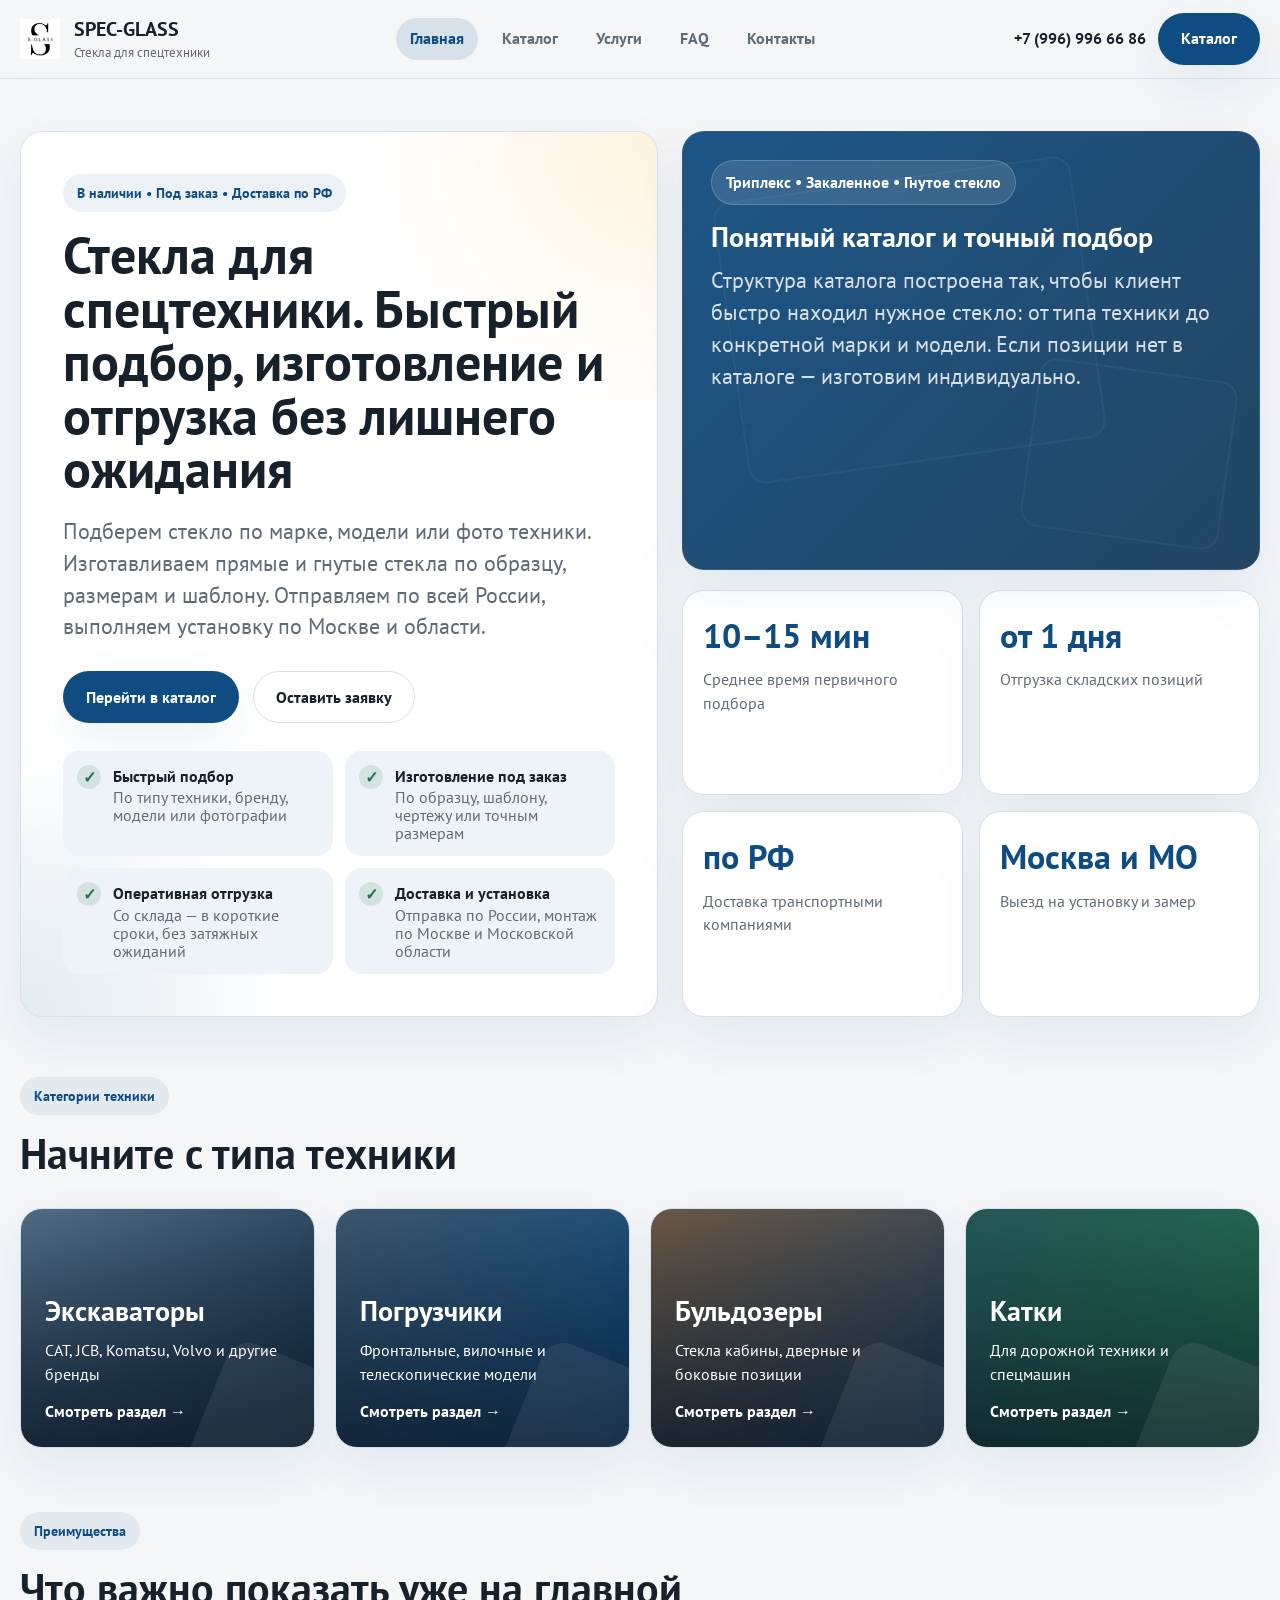
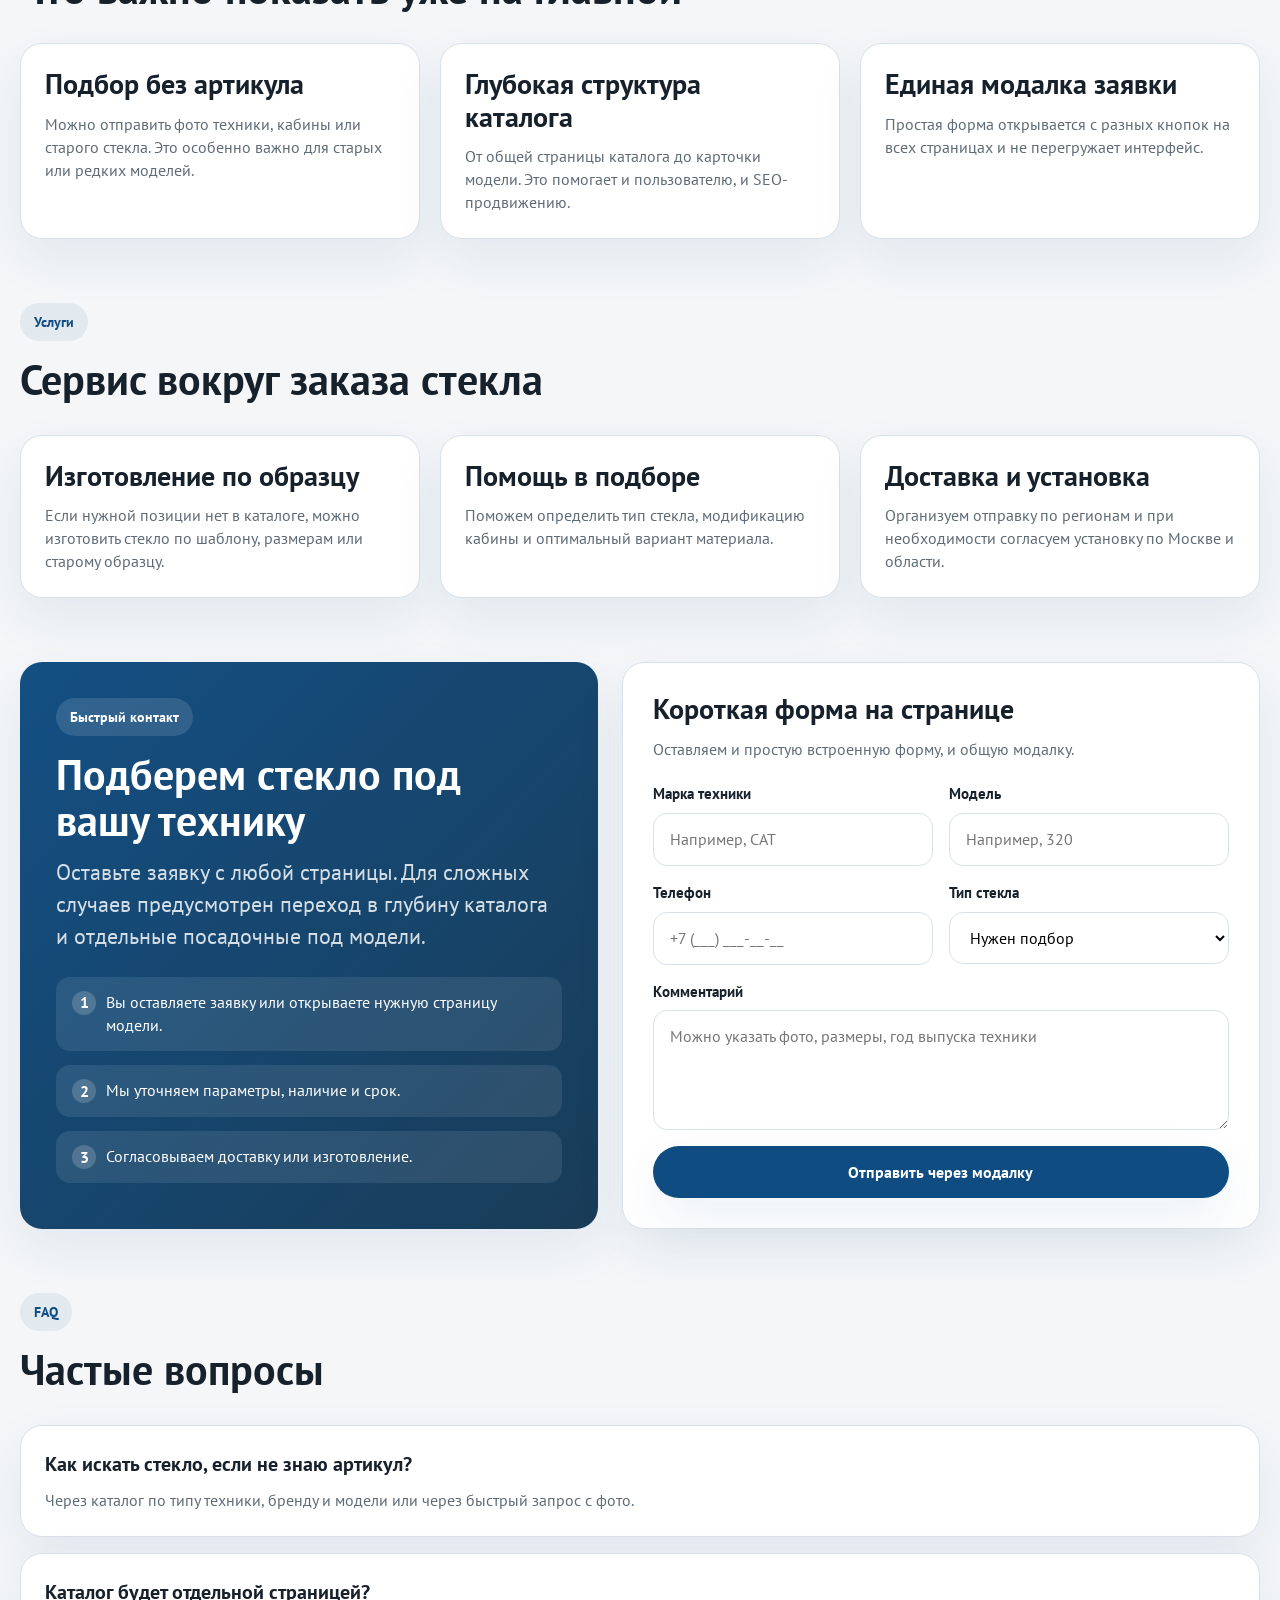
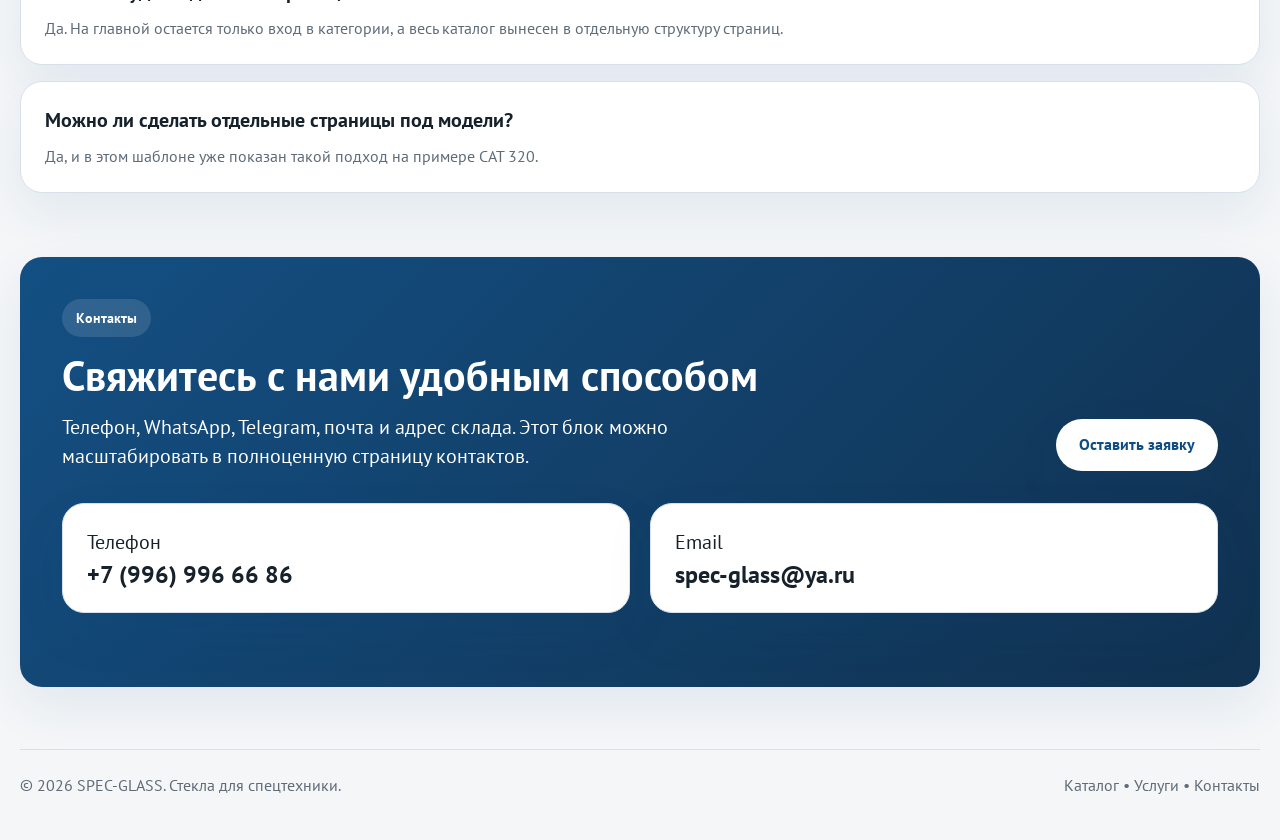
==== index.html @ 56674028 "Initial commit" ====
<!doctype html>
<html lang="ru">
<head>
  <meta charset="UTF-8">
  <meta name="viewport" content="width=device-width, initial-scale=1.0">
  <title>SPEC-GLASS — стекла для спецтехники</title>
  <meta name="description" content="Стекла для спецтехники в наличии и под заказ. Подбор по марке и модели, изготовление по образцу, доставка по России.">
  <link rel="stylesheet" href="assets/css/style.css">
</head>
<body>
  <header class="site-header">
    <div class="container header-inner">
      <a href="index.html" class="logo">
        <img src="assets/img/logo.jpg" alt="logo">
        <span>SPEC-GLASS<span class="logo-meta">Стекла для спецтехники</span></span>
      </a>
      <nav class="site-nav">
        <a href="index.html" class="is-active">Главная</a>
        <a href="catalog/index.html">Каталог</a>
        <a href="#services">Услуги</a>
        <a href="#faq">FAQ</a>
        <a href="#contacts">Контакты</a>
      </nav>
      <div class="header-actions">
        <a class="contact-link" href="tel:+89990999686">+7 (996) 996 66 86</a>
        <a class="btn btn-primary" href="index.html">Каталог</a>
      </div>
    </div>
  </header>

  <main>
    <section class="hero">
      <div class="container hero-grid">
        <div class="hero-panel">
          <div class="eyebrow">В наличии • Под заказ • Доставка по РФ</div>
          <h1>Стекла для спецтехники. Быстрый подбор, изготовление и отгрузка без лишнего ожидания</h1>
          <p class="lead">Подберем стекло по марке, модели или фото техники. Изготавливаем прямые и гнутые стекла по образцу, размерам и шаблону. Отправляем по всей России, выполняем установку по Москве и области.</p>
          <div class="btn-row" style="margin-top: 28px;">
            <a class="btn btn-primary" href="catalog/index.html">Перейти в каталог</a>
            <a class="btn btn-secondary" href="#" data-open-modal data-source="hero" data-title="Быстрый подбор с главной">Оставить заявку</a>
          </div>
          <div class="hero-points">
            <div class="point"><div class="point-mark">✓</div><div><strong>Быстрый подбор</strong><p class="text-muted">По типу техники, бренду, модели или фотографии</p></div></div>
            <div class="point"><div class="point-mark">✓</div><div><strong>Изготовление под заказ</strong><p class="text-muted">По образцу, шаблону, чертежу или точным размерам</p></div></div>
            <div class="point"><div class="point-mark">✓</div><div><strong>Оперативная отгрузка</strong><p class="text-muted">Со склада — в короткие сроки, без затяжных ожиданий</p></div></div>
            <div class="point"><div class="point-mark">✓</div><div><strong>Доставка и установка</strong><p class="text-muted">Отправка по России, монтаж по Москве и Московской области</p></div></div>
          </div>
        </div>

        <div class="hero-side">
          <div class="glass-visual">
            <div class="hero-tag">Триплекс • Закаленное • Гнутое стекло</div>
            <h3>Понятный каталог и точный подбор</h3>
            <p class="lead" style="color: rgba(255,255,255,.82);">Структура каталога построена так, чтобы клиент быстро находил нужное стекло: от типа техники до конкретной марки и модели. Если позиции нет в каталоге — изготовим индивидуально.</p>
          </div>

          <div class="metric-grid">
            <div class="metric-card"><div class="metric-value">10–15 мин</div><p class="text-muted">Среднее время первичного подбора</p></div>
            <div class="metric-card"><div class="metric-value">от 1 дня</div><p class="text-muted">Отгрузка складских позиций</p></div>
            <div class="metric-card"><div class="metric-value">по РФ</div><p class="text-muted">Доставка транспортными компаниями</p></div>
            <div class="metric-card"><div class="metric-value">Москва и МО</div><p class="text-muted">Выезд на установку и замер</p></div>
          </div>
        </div>
      </div>
    </section>

    <section class="section" id="types">
      <div class="container">
        <div class="section-head">
          <div class="eyebrow">Категории техники</div>
          <h2>Начните с типа техники</h2>
        </div>
        <div class="grid-4">
          <a class="category-card" href="catalog/excavators/index.html"><div><h3>Экскаваторы</h3><p>CAT, JCB, Komatsu, Volvo и другие бренды</p><span class="btn-inline">Смотреть раздел →</span></div></a>
          <a class="category-card" href="catalog/index.html"><div><h3>Погрузчики</h3><p>Фронтальные, вилочные и телескопические модели</p><span class="btn-inline">Смотреть раздел →</span></div></a>
          <a class="category-card" href="catalog/index.html"><div><h3>Бульдозеры</h3><p>Стекла кабины, дверные и боковые позиции</p><span class="btn-inline">Смотреть раздел →</span></div></a>
          <a class="category-card" href="catalog/index.html"><div><h3>Катки</h3><p>Для дорожной техники и спецмашин</p><span class="btn-inline">Смотреть раздел →</span></div></a>
        </div>
      </div>
    </section>

    <section class="section">
      <div class="container">
        <div class="section-head">
          <div class="eyebrow">Преимущества</div>
          <h2>Что важно показать уже на главной</h2>
        </div>
        <div class="feature-grid">
          <div class="feature-card"><h3>Подбор без артикула</h3><p class="text-muted">Можно отправить фото техники, кабины или старого стекла. Это особенно важно для старых или редких моделей.</p></div>
          <div class="feature-card"><h3>Глубокая структура каталога</h3><p class="text-muted">От общей страницы каталога до карточки модели. Это помогает и пользователю, и SEO-продвижению.</p></div>
          <div class="feature-card"><h3>Единая модалка заявки</h3><p class="text-muted">Простая форма открывается с разных кнопок на всех страницах и не перегружает интерфейс.</p></div>
        </div>
      </div>
    </section>

    <section class="section" id="services">
      <div class="container">
        <div class="section-head">
          <div class="eyebrow">Услуги</div>
          <h2>Сервис вокруг заказа стекла</h2>
        </div>
        <div class="grid-3">
          <div class="info-card"><h3>Изготовление по образцу</h3><p class="text-muted">Если нужной позиции нет в каталоге, можно изготовить стекло по шаблону, размерам или старому образцу.</p></div>
          <div class="info-card"><h3>Помощь в подборе</h3><p class="text-muted">Поможем определить тип стекла, модификацию кабины и оптимальный вариант материала.</p></div>
          <div class="info-card"><h3>Доставка и установка</h3><p class="text-muted">Организуем отправку по регионам и при необходимости согласуем установку по Москве и области.</p></div>
        </div>
      </div>
    </section>

    <section class="section">
      <div class="container form-wrap">
        <div class="form-side">
          <div class="eyebrow" style="background: rgba(255,255,255,.12); color: #fff;">Быстрый контакт</div>
          <h2>Подберем стекло под вашу технику</h2>
          <p class="lead" style="color: rgba(255,255,255,.82); margin-top: 14px;">Оставьте заявку с любой страницы. Для сложных случаев предусмотрен переход в глубину каталога и отдельные посадочные под модели.</p>
          <div class="form-checks">
            <div class="form-check"><div class="point-mark" style="background: rgba(255,255,255,.18); color: #fff;">1</div><div>Вы оставляете заявку или открываете нужную страницу модели.</div></div>
            <div class="form-check"><div class="point-mark" style="background: rgba(255,255,255,.18); color: #fff;">2</div><div>Мы уточняем параметры, наличие и срок.</div></div>
            <div class="form-check"><div class="point-mark" style="background: rgba(255,255,255,.18); color: #fff;">3</div><div>Согласовываем доставку или изготовление.</div></div>
          </div>
        </div>
        <div class="form-card card">
          <h3>Короткая форма на странице</h3>
          <p class="text-muted">Оставляем и простую встроенную форму, и общую модалку.</p>
          <form class="form-grid">
            <div class="field"><label>Марка техники</label><input type="text" placeholder="Например, CAT"></div>
            <div class="field"><label>Модель</label><input type="text" placeholder="Например, 320"></div>
            <div class="field"><label>Телефон</label><input type="text" placeholder="+7 (___) ___-__-__"></div>
            <div class="field"><label>Тип стекла</label><select><option>Нужен подбор</option><option>Лобовое</option><option>Дверное</option><option>Боковое</option></select></div>
            <div class="field full"><label>Комментарий</label><textarea placeholder="Можно указать фото, размеры, год выпуска техники"></textarea></div>
            <button class="btn btn-primary" type="button" data-open-modal data-source="inline-form" data-title="Переход из встроенной формы">Отправить через модалку</button>
          </form>
        </div>
      </div>
    </section>

    <section class="section" id="faq">
      <div class="container">
        <div class="section-head">
          <div class="eyebrow">FAQ</div>
          <h2>Частые вопросы</h2>
        </div>
        <div class="faq-list">
          <div class="faq-item"><div class="faq-question">Как искать стекло, если не знаю артикул?</div><p class="text-muted">Через каталог по типу техники, бренду и модели или через быстрый запрос с фото.</p></div>
          <div class="faq-item"><div class="faq-question">Каталог будет отдельной страницей?</div><p class="text-muted">Да. На главной остается только вход в категории, а весь каталог вынесен в отдельную структуру страниц.</p></div>
          <div class="faq-item"><div class="faq-question">Можно ли сделать отдельные страницы под модели?</div><p class="text-muted">Да, и в этом шаблоне уже показан такой подход на примере CAT 320.</p></div>
        </div>
      </div>
    </section>

    <section class="section" id="contacts">
      <div class="container">
        <div class="promo-box-dark">
          <div class="page-hero-grid">
            <div>
              <div class="eyebrow" style="background: rgba(255,255,255,.12); color: #fff;">Контакты</div>
              <h2>Свяжитесь с нами удобным способом</h2>
              <p class="contact-sect-subtitle">Телефон, WhatsApp, Telegram, почта и адрес склада. Этот блок можно масштабировать в полноценную страницу контактов.</p>
            </div>
            <div class="btn-row">
              <a class="btn btn-primary" style="background:#fff; color: var(--primary);" href="#" data-open-modal data-source="contacts" data-title="Заявка из контактов">Оставить заявку</a>
            </div>
          </div>
          <div class="contact-grid section-sm">
            <div class="contact-card">
              <p>Телефон</p>
              <h3>
                <a href="tel:+89990999686">+7 (996) 996 66 86</a>
              </h3>
            </div>
            <div class="contact-card">
              <p>Email</p>
              <h3>
                <a href="mailto:spec-glass@ya.ru">spec-glass@ya.ru</a>
              </h3>
            </div>
          </div>
        </div>
      </div>
    </section>
  </main>

  <footer class="site-footer">
    <div class="container footer-inner">
      <div>© 2026 SPEC-GLASS. Стекла для спецтехники.</div>
      <div>Каталог • Услуги • Контакты</div>
    </div>
  </footer>

  <div class="modal" id="request-modal" aria-hidden="true">
    <div class="modal-card">
      <button class="modal-close" type="button" data-close-modal aria-label="Закрыть">×</button>
      <div class="eyebrow">Заявка</div>
      <h3>Оставить запрос на подбор</h3>
      <p class="text-muted">Простая единая модалка для всех страниц и кнопок.</p>
      <form class="modal-form">
        <input type="hidden" name="source">
        <input type="hidden" name="request_context">
        <div class="field"><label>Имя</label><input type="text" placeholder="Ваше имя"></div>
        <div class="field"><label>Телефон</label><input type="text" placeholder="+7 (___) ___-__-__"></div>
        <button class="btn btn-primary" type="submit">Отправить заявку</button>
      </form>
    </div>
  </div>

  <script src="assets/js/script.js"></script>
</body>
</html>
---- assets/css/style.css ----
@import url('https://fonts.googleapis.com/css2?family=PT+Sans:wght@400;700&display=swap');

:root {
  --bg: #f4f6f8;
  --surface: #ffffff;
  --surface-2: #edf3f8;
  --surface-3: #e4edf5;
  --text: #17212b;
  --muted: #5f6b77;
  --line: #d8e1ea;
  --primary: #0f4c81;
  --primary-dark: #0c395f;
  --accent: #f4a621;
  --success: #22724a;
  --danger: #b23c3c;
  --container: 1240px;
  --radius: 22px;
  --radius-sm: 14px;
  --shadow: 0 20px 50px rgba(15, 76, 129, 0.08);
}

* { box-sizing: border-box; }
html { scroll-behavior: smooth; }
body {
  margin: 0;
  font-family: "PT Sans", sans-serif;
  color: var(--text);
  background: var(--bg);
  line-height: 1.45;
}
img { max-width: 100%; display: block; }
a { text-decoration: none; color: inherit; }
button, input, select, textarea { font: inherit; }

.container {
  width: min(100% - 32px, var(--container));
  margin: 0 auto;
}

.section { padding: 32px 0; }
.section-sm { padding: 32px 0; }
.section-head { max-width: 990px; margin-bottom: 32px; }
.eyebrow {
  display: inline-flex;
  align-items: center;
  gap: 8px;
  min-height: 38px;
  padding: 0 14px;
  border-radius: 999px;
  background: rgba(15, 76, 129, 0.08);
  color: var(--primary);
  font-weight: 700;
  font-size: 14px;
  margin-bottom: 16px;
}
.section-head-buttons {
  display: flex;
  gap: 12px;
  margin-bottom: 20px;
}
.back-to {
  height: 38px;
  background: rgba(15, 76, 129, 0.08);
  border-radius: 999px;
  display: flex;
  justify-content: center;
  align-items: center;
  padding: 0 14px;
  color: var(--primary);
  font-weight: 700;
  font-size: 14px;
  gap: 4px;
  transition: .3s;
  cursor: pointer;
}
.back-to:hover {
  background: var(--primary);
  color: #fff;
}
.back-to svg {
  width: 10px;
  height: auto;
  height: auto;
  transform: translate(-2px, 1px);
}
.back-to svg path { transition: .3s; }
.back-to:hover svg path { stroke: #fff; }

h1, h2, h3, h4, p, ul { margin: 0; }
h1 { font-size: clamp(34px, 5.2vw, 52px); line-height: 1.03; margin-bottom: 20px; }
h2 { font-size: clamp(28px, 4vw, 42px); line-height: 1.08; margin-bottom: 14px; }
h3 { font-size: clamp(22px, 2.8vw, 28px); line-height: 1.15; margin-bottom: 12px; }
.lead { font-size: clamp(18px, 2vw, 22px); color: var(--muted); }
.text-muted { color: var(--muted); }
.small { font-size: 14px; }

.btn-row { display: flex; gap: 14px; flex-wrap: wrap; }
.btn {
  display: inline-flex;
  align-items: center;
  justify-content: center;
  gap: 10px;
  min-height: 52px;
  padding: 0 22px;
  border-radius: 999px;
  border: 1px solid transparent;
  font-weight: 700;
  transition: .2s ease;
  cursor: pointer;
}
.btn-primary {
  background: var(--primary);
  color: #fff;
  box-shadow: var(--shadow);
}
.btn-primary:hover { background: var(--primary-dark); }
.btn-secondary {
  background: #fff;
  border-color: var(--line);
}
.btn-secondary:hover {
  border-color: var(--primary);
  color: var(--primary);
}
.btn-ghost {
  background: transparent;
  border-color: rgba(255,255,255,.24);
  color: #fff;
}
.btn-ghost:hover { background: rgba(255,255,255,.08); }

.card,
.metric-card,
.feature-card,
.category-card,
.catalog-card,
.info-card,
.step-card,
.review-card,
.faq-item,
.contact-card,
.page-card,
.tree-card,
.model-card,
.article-card {
  background: var(--surface);
  border: 1px solid var(--line);
  border-radius: var(--radius);
  box-shadow: var(--shadow);
}

.contact-card {
  color: var(--text);
}

.contact-card p {
  font-size: 20px;
  margin-bottom: 4px;
}
.contact-card h3 {
  font-size: 24px;
  margin-bottom: 0;
}

.contact-sect-subtitle {
  font-size: 20px;
  font-weight: 500;
  max-width: 750px;
}

.site-header {
  position: sticky;
  top: 0;
  z-index: 60;
  background: rgba(244, 246, 248, .92);
  backdrop-filter: blur(14px);
  border-bottom: 1px solid rgba(216, 225, 234, .9);
}
.header-inner {
  min-height: 78px;
  display: flex;
  align-items: center;
  justify-content: space-between;
  gap: 18px;
}
.logo {
  display: flex;
  align-items: center;
  gap: 14px;
  font-weight: 700;
  font-size: 20px;
}
.logo img {
  width: 40px;
}
.logo-badge {
  width: 42px;
  height: 42px;
  border-radius: 13px;
  background: linear-gradient(135deg, var(--primary), #5ea6de);
  box-shadow: var(--shadow);
}
.logo-meta {
  display: block;
  color: var(--muted);
  font-size: 13px;
  font-weight: 400;
}
.site-nav {
  display: flex;
  align-items: center;
  gap: 10px;
}
.site-nav a {
  min-height: 42px;
  padding: 0 14px;
  display: inline-flex;
  align-items: center;
  border-radius: 999px;
  color: var(--muted);
  font-weight: 700;
}
.site-nav a:hover { color: var(--primary); background: rgba(15,76,129,.06); }
.site-nav a.is-active {
  background: rgba(15,76,129,.12);
  color: var(--primary);
}
.header-actions {
  display: flex;
  align-items: center;
  gap: 12px;
}
.contact-link { font-weight: 700; white-space: nowrap; }
.mobile-menu-btn { display: none; }

.hero { padding: 52px 0 28px; }
.hero-grid {
  display: grid;
  grid-template-columns: 1.05fr .95fr;
  gap: 24px;
  align-items: stretch;
}
.hero-panel {
  padding: 42px;
  border-radius: var(--radius);
  background:
    radial-gradient(circle at top right, rgba(244,166,33,.14), transparent 26%),
    radial-gradient(circle at left bottom, rgba(15,76,129,.12), transparent 25%),
    var(--surface);
  border: 1px solid var(--line);
  box-shadow: var(--shadow);
}
.hero-points {
  display: grid;
  grid-template-columns: repeat(2, minmax(0,1fr));
  gap: 12px;
  margin-top: 28px;
}
.point {
  display: flex;
  gap: 12px;
  padding: 14px;
  border-radius: 16px;
  background: var(--surface-2);
}
.point p {
  line-height: 18px;
}
.point-mark {
  width: 24px;
  height: 24px;
  border-radius: 50%;
  display: grid;
  place-items: center;
  background: rgba(34,114,74,.12);
  color: var(--success);
  font-weight: 700;
  flex: 0 0 auto;
}
.hero-side {
  display: grid;
  gap: 20px;
}
.glass-visual {
  min-height: 320px;
  border-radius: var(--radius);
  overflow: hidden;
  position: relative;
  padding: 28px;
  color: #fff;
  background: linear-gradient(135deg, rgba(15,76,129,.95), rgba(16,53,83,.92));
  border: 1px solid rgba(255,255,255,.08);
  box-shadow: var(--shadow);
}
.glass-visual::before,
.glass-visual::after {
  content: "";
  position: absolute;
  border: 2px solid rgba(255,255,255,.42);
  border-radius: 18px;
  background: rgba(255,255,255,.08);
  opacity: 0.1;
}
.glass-visual::before {
  width: 62%;
  height: 64%;
  top: 46px;
  left: 46px;
  transform: rotate(-8deg);
}
.glass-visual::after {
  width: 34%;
  height: 38%;
  right: 30px;
  bottom: 30px;
  transform: rotate(8deg);
}
.glass-visual > * { position: relative; z-index: 1; }
.hero-tag {
  display: inline-flex;
  padding: 10px 14px;
  border-radius: 999px;
  background: rgba(255,255,255,.12);
  border: 1px solid rgba(255,255,255,.2);
  font-weight: 700;
  margin-bottom: 16px;
}
.metric-grid {
  display: grid;
  grid-template-columns: repeat(2, 1fr);
  gap: 16px;
}
.metric-card { padding: 20px; }
.metric-value {
  font-weight: 700;
  font-size: 34px;
  color: var(--primary);
  margin-bottom: 8px;
}

.grid-4, .grid-3, .grid-2, .feature-grid, .steps-grid, .reviews-grid, .faq-grid, .contact-grid, .article-grid {
  display: grid;
  gap: 20px;
}
.grid-4 { grid-template-columns: repeat(4, 1fr); }
.grid-3, .feature-grid, .article-grid { grid-template-columns: repeat(3, 1fr); }
.grid-2, .reviews-grid, .contact-grid { grid-template-columns: repeat(2, 1fr); }
.steps-grid { grid-template-columns: repeat(4, 1fr); }

.category-card {
  min-height: 240px;
  padding: 24px;
  color: #fff;
  display: flex;
  align-items: flex-end;
  overflow: hidden;
  position: relative;
  background: linear-gradient(180deg, rgba(10,22,36,.04), rgba(10,22,36,.74)), linear-gradient(135deg, #53708a, #18334a);
}
.category-card:nth-child(2n) { background: linear-gradient(180deg, rgba(10,22,36,.04), rgba(10,22,36,.74)), linear-gradient(135deg, #3e5970, #0f4c81); }
.category-card:nth-child(3n) { background: linear-gradient(180deg, rgba(10,22,36,.04), rgba(10,22,36,.74)), linear-gradient(135deg, #6f5a46, #26435d); }
.category-card:nth-child(4n) { background: linear-gradient(180deg, rgba(10,22,36,.04), rgba(10,22,36,.74)), linear-gradient(135deg, #265a5a, #22724a); }
.category-card::after {
  content: "";
  position: absolute;
  inset: auto -30px -50px auto;
  width: 140px;
  height: 140px;
  border-radius: 24px;
  background: rgba(255,255,255,.07);
  transform: rotate(22deg);
}
.category-card .btn-inline,
.btn-inline {
  display: inline-flex;
  align-items: center;
  gap: 8px;
  color: #fff;
  font-weight: 700;
  margin-top: 14px;
}

.feature-card, .catalog-card, .info-card, .review-card, .faq-item, .contact-card, .article-card { padding: 24px; }
.step-card { padding: 24px; position: relative; overflow: hidden; }
.step-num {
  width: 54px;
  height: 54px;
  border-radius: 16px;
  display: grid;
  place-items: center;
  background: rgba(15,76,129,.1);
  color: var(--primary);
  font-size: 24px;
  font-weight: 700;
  margin-bottom: 18px;
}
.tag-list, .chip-row {
  display: flex;
  flex-wrap: wrap;
  gap: 10px;
}
.tag, .chip {
  display: inline-flex;
  align-items: center;
  min-height: 38px;
  padding: 0 12px;
  border-radius: 999px;
  background: var(--surface-2);
  color: var(--primary);
  font-size: 14px;
  font-weight: 700;
}

.form-wrap {
  display: grid;
  grid-template-columns: .95fr 1.05fr;
  gap: 24px;
}
.form-side {
  padding: 36px;
  border-radius: var(--radius);
  color: #fff;
  background: linear-gradient(135deg, rgba(15,76,129,.98), rgba(13,50,79,.95));
  box-shadow: var(--shadow);
}
.form-checks { display: grid; gap: 14px; margin-top: 24px; }
.form-check {
  display: flex;
  gap: 10px;
  padding: 14px 16px;
  border-radius: 14px;
  background: rgba(255,255,255,.09);
}
.form-card { padding: 30px; }
.form-grid {
  display: grid;
  grid-template-columns: repeat(2, 1fr);
  gap: 16px;
  margin-top: 22px;
}
.field { display: flex; flex-direction: column; gap: 8px; }
.field label { font-weight: 700; font-size: 15px; }
.field input,
.field select,
.field textarea {
  min-height: 52px;
  border-radius: 14px;
  border: 1px solid var(--line);
  background: #fff;
  outline: none;
  padding: 14px 16px;
  transition: .2s ease;
}
.field textarea { min-height: 120px; resize: vertical; }
.field input:focus,
.field select:focus,
.field textarea:focus {
  border-color: var(--primary);
  box-shadow: 0 0 0 4px rgba(15,76,129,.12);
}
.field.full, .form-grid .btn { grid-column: 1 / -1; }

.breadcrumbs {
  display: flex;
  flex-wrap: wrap;
  gap: 10px;
  align-items: center;
  color: var(--muted);
  font-size: 15px;
  margin-bottom: 18px;
}
.breadcrumbs span { opacity: .55; }
.page-hero {
  padding: 42px;
  border-radius: var(--radius);
  background:
    radial-gradient(circle at top right, rgba(244,166,33,.14), transparent 22%),
    linear-gradient(135deg, rgba(15,76,129,.98), rgba(16,53,83,.95));
  color: #fff;
  box-shadow: var(--shadow);
}
.page-hero .lead { color: rgba(255,255,255,.84); }
.page-hero .chip { background: rgba(255,255,255,.12); color: #fff; }
.page-hero-grid {
  display: grid;
  grid-template-columns: 1fr auto;
  gap: 24px;
  align-items: end;
}

.quick-nav {
  display: flex;
  flex-wrap: wrap;
  gap: 16px;
}
.quick-nav a {
  width: calc(25% - 16px);
  min-height: 150px;
  padding: 0 18px;
  border-radius: 14px;
  border: 1px solid var(--line);
  background: #fff;
  display: inline-flex;
  align-items: center;
  justify-content: center;
  font-weight: 700;
  color: var(--text);
  font-size: 24px;
}
.quick-nav a:hover,
.quick-nav a.is-active {
  border-color: var(--primary);
  background: rgba(15,76,129,.08);
  color: var(--primary);
}

.tree-card {
  padding: 28px;
  background: linear-gradient(180deg, #fff, #f9fbfd);
}
.tree {
  font-size: clamp(15px, 1.8vw, 20px);
  line-height: 1.6;
  white-space: pre-wrap;
  font-family: ui-monospace, SFMono-Regular, Menlo, Consolas, monospace;
}

.model-grid { display: grid; grid-template-columns: repeat(3, 1fr); gap: 20px; }
.model-card {
  overflow: hidden;
  display: flex;
  flex-direction: column;
}
.model-media {
  min-height: 190px;
  background: linear-gradient(135deg, #4b657d, #173249);
  position: relative;
}
.model-media::before,
.model-media::after {
  content: "";
  position: absolute;
  border: 2px solid rgba(255,255,255,.42);
  border-radius: 16px;
  background: rgba(255,255,255,.08);
}
.model-media::before {
  width: 50%;
  height: 56%;
  left: 30px;
  top: 30px;
  transform: rotate(-7deg);
}
.model-media::after {
  width: 28%;
  height: 34%;
  right: 24px;
  bottom: 24px;
  transform: rotate(8deg);
}
.model-media img {
  z-index: 2;
  position: relative;
  height: 250px;
  object-fit: cover;
  object-position: center;
  width: 100%;
}
.model-body {
  padding: 22px;
  flex: 1;
  display: flex;
  flex-direction: column;
}
.model-meta {
  display: inline-flex;
  min-height: 34px;
  padding: 0 10px;
  align-items: center;
  border-radius: 999px;
  background: var(--surface-2);
  color: var(--primary);
  font-size: 14px;
  font-weight: 700;
  margin-bottom: 14px;
  width: fit-content;
}
.spec-list {
  display: grid;
  gap: 10px;
  margin-top: 16px;
}
.spec-row {
  display: flex;
  justify-content: space-between;
  gap: 16px;
  border-bottom: 1px solid var(--line);
  padding-bottom: 10px;
}
.spec-row strong {
  text-align: end;
}
.spec-row:last-child { border-bottom: 0; padding-bottom: 0; }
.model-actions { display: flex; flex-wrap: wrap; gap: 12px; margin-top: 22px; flex: 1; }
.model-actions .btn {
  height: 52px;
  margin-top: auto;
}
.promo-box {
  padding: 32px;
  border-radius: var(--radius);
  background: linear-gradient(135deg, rgba(15,76,129,.08), rgba(244,166,33,.08));
  border: 1px solid var(--line);
}
.promo-box-dark {
  padding: 42px;
  border-radius: var(--radius);
  color: #fff;
  background: linear-gradient(135deg, rgba(15,76,129,.98), rgba(12,45,76,.98));
  box-shadow: var(--shadow);
}

.article-card ul {
  padding-left: 18px;
  color: var(--muted);
  display: grid;
  gap: 8px;
  margin-top: 10px;
}

.faq-list { display: grid; gap: 16px; }
.faq-question { font-size: 20px; font-weight: 700; margin-bottom: 10px; }

.site-footer {
  padding: 30px 0 42px;
  color: var(--muted);
}
.footer-inner {
  display: flex;
  justify-content: space-between;
  gap: 20px;
  padding-top: 24px;
  border-top: 1px solid var(--line);
}

.modal {
  position: fixed;
  inset: 0;
  z-index: 120;
  display: none;
  align-items: center;
  justify-content: center;
  padding: 20px;
  background: rgba(10,20,32,.58);
  backdrop-filter: blur(8px);
}
.modal.is-open { display: flex; }
.modal-card {
  width: min(100%, 560px);
  background: var(--surface);
  border-radius: 24px;
  border: 1px solid var(--line);
  box-shadow: 0 24px 60px rgba(0,0,0,.18);
  padding: 28px;
  position: relative;
}
.modal-close {
  position: absolute;
  top: 14px;
  right: 14px;
  width: 42px;
  height: 42px;
  border: 1px solid var(--line);
  border-radius: 12px;
  background: #fff;
  font-size: 24px;
  line-height: 1;
  cursor: pointer;
}
.modal-form button {
  margin-top: 16px;
}
.modal-form { display: grid; gap: 14px; margin-top: 20px; }
.modal-note {
  margin-top: 14px;
  color: var(--muted);
  font-size: 14px;
}
body.modal-open { overflow: hidden; }

@media (max-width: 1180px) {
  .hero-grid,
  .form-wrap,
  .grid-4,
  .grid-3,
  .steps-grid,
  .model-grid,
  .article-grid {
    grid-template-columns: repeat(2, 1fr);
  }
  .metric-grid { grid-template-columns: 1fr; }
}

@media (max-width: 900px) {
  .site-nav { display: none; }
  .mobile-menu-btn {
    display: inline-flex;
    width: 46px;
    height: 46px;
    border-radius: 14px;
    border: 1px solid var(--line);
    background: #fff;
    align-items: center;
    justify-content: center;
  }
  .hero-panel,
  .page-hero,
  .promo-box-dark,
  .form-side,
  .form-card { padding: 28px; }
  .hero-grid,
  .form-wrap,
  .grid-4,
  .grid-3,
  .grid-2,
  .steps-grid,
  .model-grid,
  .feature-grid,
  .reviews-grid,
  .contact-grid,
  .article-grid,
  .hero-points,
  .form-grid,
  .page-hero-grid {
    grid-template-columns: 1fr;
  }
  .footer-inner { flex-direction: column; align-items: flex-start; }
  .quick-nav a {
    width: calc(50% - 16px);
    min-height: 100px;
    font-size: 20px;
  }
}

@media (max-width: 560px) {
  .section { padding: 56px 0; }
  .container { width: min(100% - 20px, var(--container)); }
  .header-actions .contact-link,
  .logo-meta { display: none; }
  .btn { width: 100%; }
  .tree-card {
    padding: 28px 16px;
  }
}
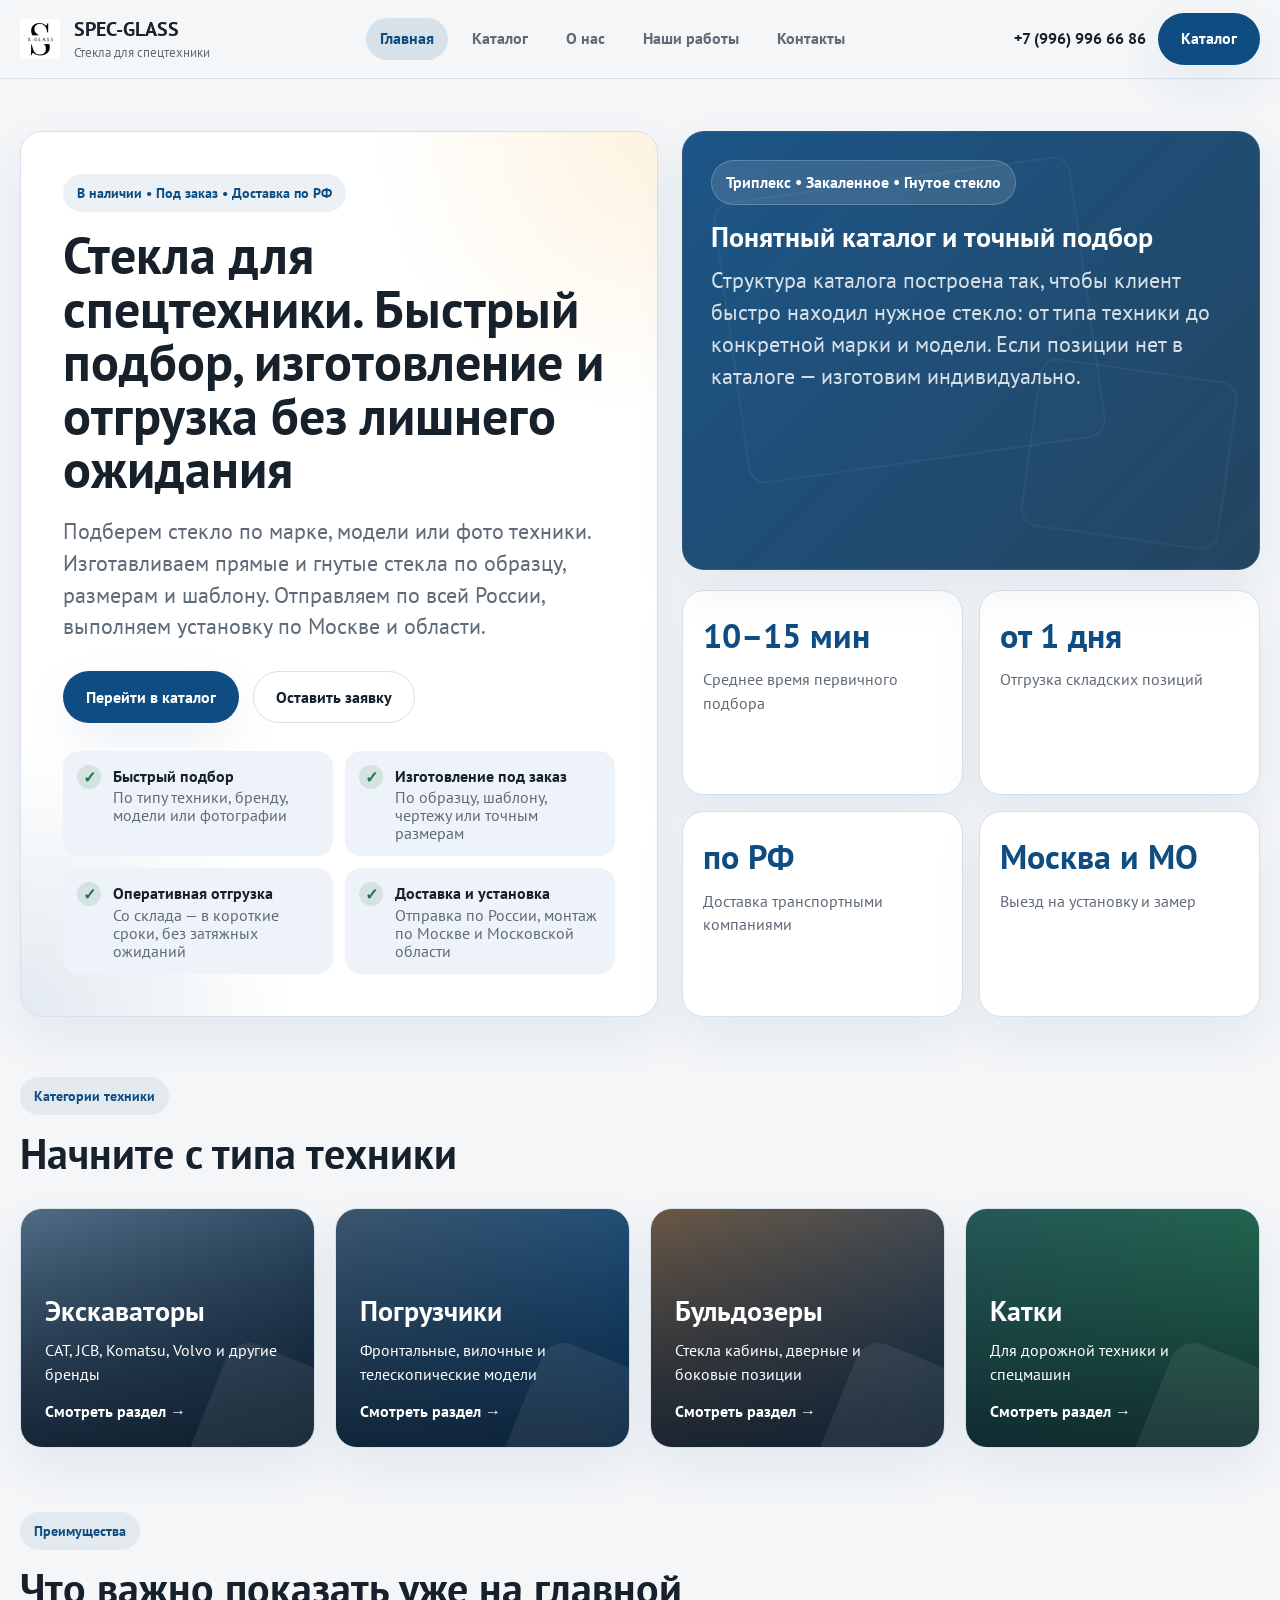
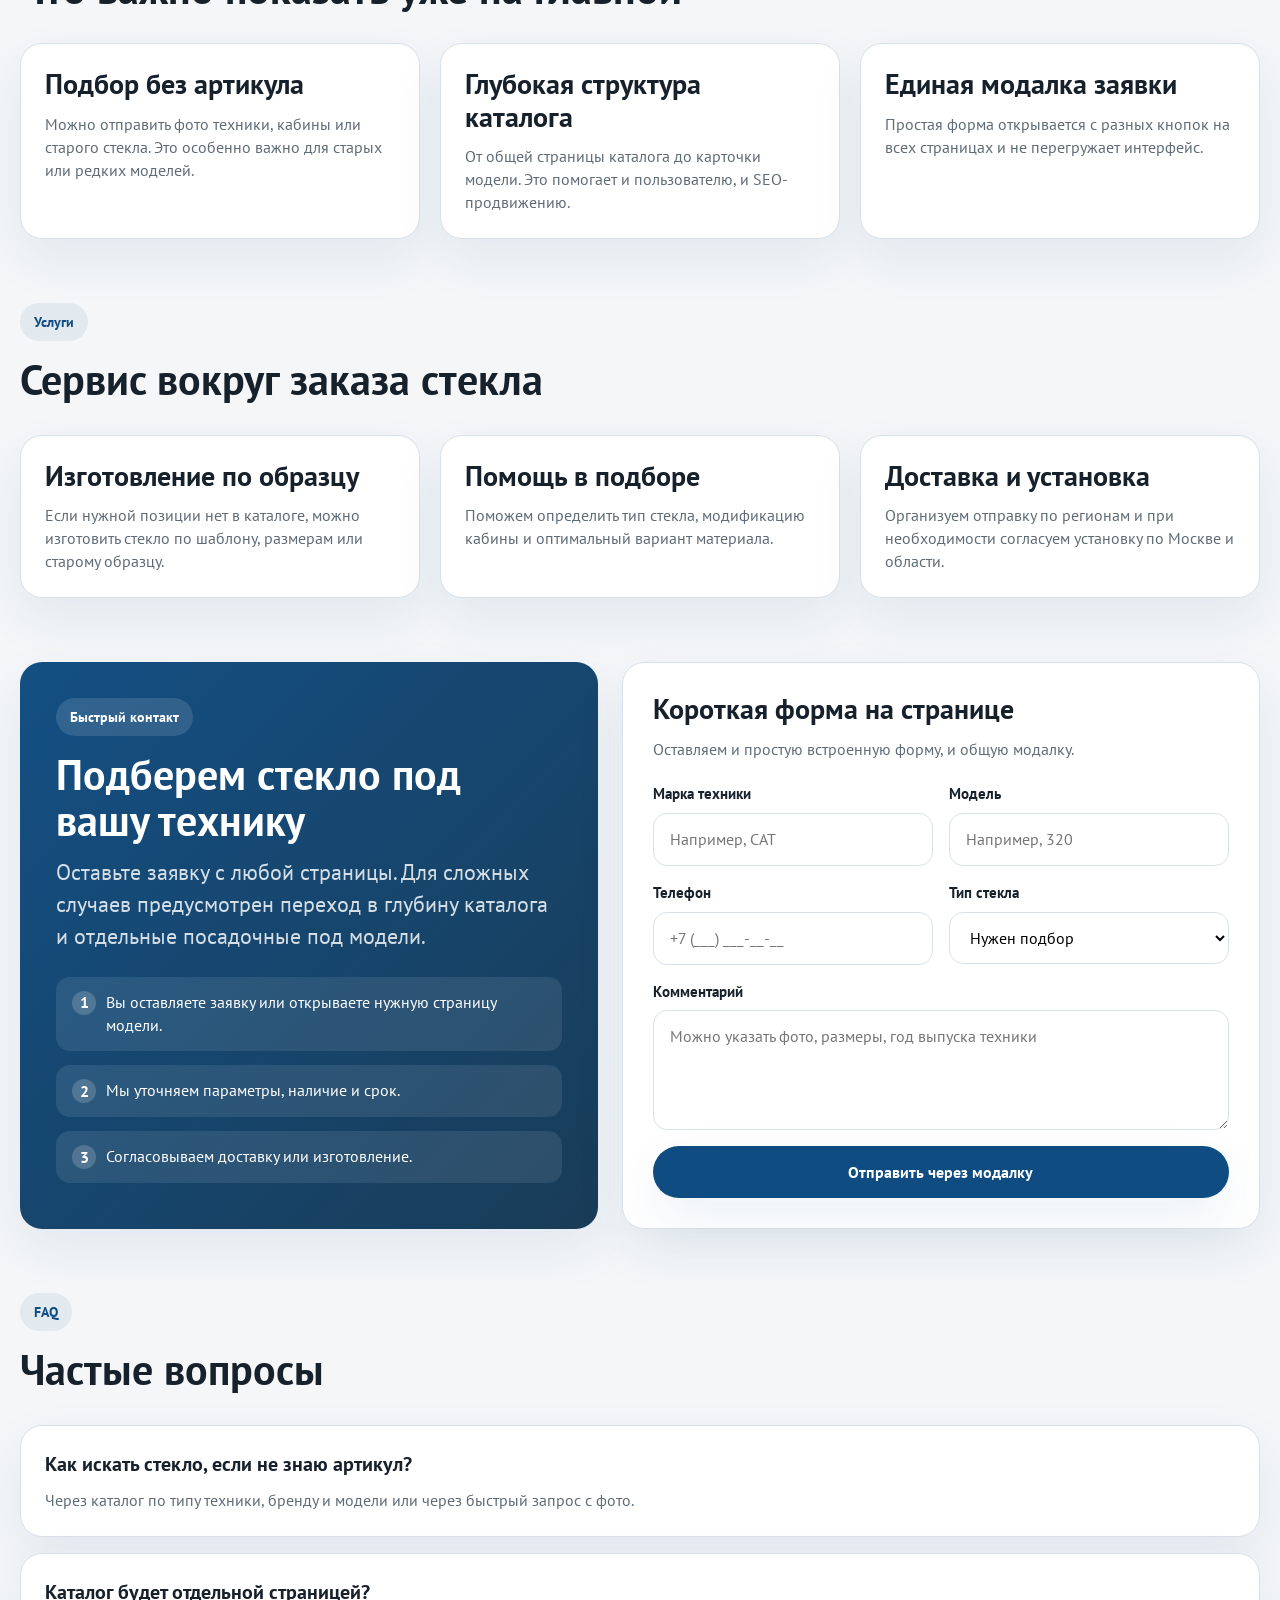
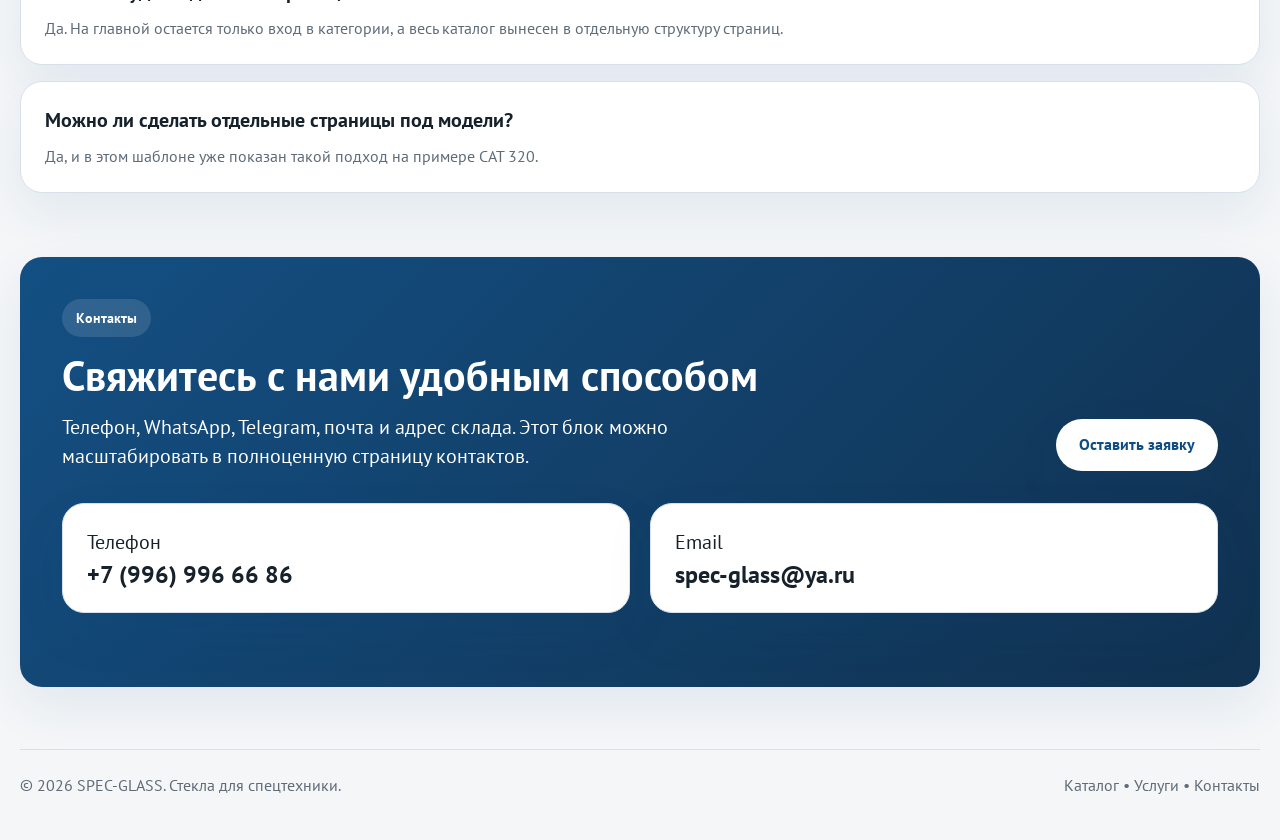
==== commit 8bc7c64a: "hh" ====
--- a/index.html
+++ b/index.html
@@ -14,17 +14,27 @@
         <img src="assets/img/logo.jpg" alt="logo">
         <span>SPEC-GLASS<span class="logo-meta">Стекла для спецтехники</span></span>
       </a>
+
+      
       <nav class="site-nav">
-        <a href="index.html" class="is-active">Главная</a>
-        <a href="catalog/index.html">Каталог</a>
-        <a href="#services">Услуги</a>
-        <a href="#faq">FAQ</a>
-        <a href="#contacts">Контакты</a>
+        <a class="nav-link is-active" href="index.html">Главная</a>
+        <a class="nav-link" href="catalog/index.html">Каталог</a>
+        <a class="nav-link" href="about.html">О нас</a>
+        <a class="nav-link" href="works.html">Наши работы</a>
+        <a class="nav-link" href="contacts.html">Контакты</a>
       </nav>
+
       <div class="header-actions">
         <a class="contact-link" href="tel:+89990999686">+7 (996) 996 66 86</a>
-        <a class="btn btn-primary" href="index.html">Каталог</a>
-      </div>
+        <a class="btn btn-primary" href="catalog/index.html">Каталог</a>
+      </div>
+      
+      <button class="mobile-menu-btn" type="button" aria-label="Открыть меню" aria-expanded="false">
+        <span></span>
+        <span></span>
+        <span></span>
+      </button>
+
     </div>
   </header>
 
@@ -72,9 +82,9 @@
         </div>
         <div class="grid-4">
           <a class="category-card" href="catalog/excavators/index.html"><div><h3>Экскаваторы</h3><p>CAT, JCB, Komatsu, Volvo и другие бренды</p><span class="btn-inline">Смотреть раздел →</span></div></a>
-          <a class="category-card" href="catalog/index.html"><div><h3>Погрузчики</h3><p>Фронтальные, вилочные и телескопические модели</p><span class="btn-inline">Смотреть раздел →</span></div></a>
-          <a class="category-card" href="catalog/index.html"><div><h3>Бульдозеры</h3><p>Стекла кабины, дверные и боковые позиции</p><span class="btn-inline">Смотреть раздел →</span></div></a>
-          <a class="category-card" href="catalog/index.html"><div><h3>Катки</h3><p>Для дорожной техники и спецмашин</p><span class="btn-inline">Смотреть раздел →</span></div></a>
+          <a class="category-card" href="catalog/excavators/index.html"><div><h3>Погрузчики</h3><p>Фронтальные, вилочные и телескопические модели</p><span class="btn-inline">Смотреть раздел →</span></div></a>
+          <a class="category-card" href="catalog/excavators/index.html"><div><h3>Бульдозеры</h3><p>Стекла кабины, дверные и боковые позиции</p><span class="btn-inline">Смотреть раздел →</span></div></a>
+          <a class="category-card" href="catalog/excavators/index.html"><div><h3>Катки</h3><p>Для дорожной техники и спецмашин</p><span class="btn-inline">Смотреть раздел →</span></div></a>
         </div>
       </div>
     </section>
@@ -188,18 +198,92 @@
   </footer>
 
   <div class="modal" id="request-modal" aria-hidden="true">
-    <div class="modal-card">
+    <div class="modal-card modal-card-compact">
       <button class="modal-close" type="button" data-close-modal aria-label="Закрыть">×</button>
-      <div class="eyebrow">Заявка</div>
-      <h3>Оставить запрос на подбор</h3>
-      <p class="text-muted">Простая единая модалка для всех страниц и кнопок.</p>
-      <form class="modal-form">
-        <input type="hidden" name="source">
-        <input type="hidden" name="request_context">
-        <div class="field"><label>Имя</label><input type="text" placeholder="Ваше имя"></div>
-        <div class="field"><label>Телефон</label><input type="text" placeholder="+7 (___) ___-__-__"></div>
-        <button class="btn btn-primary" type="submit">Отправить заявку</button>
-      </form>
+
+      <div class="eyebrow">Быстрая связь</div>
+      <h3 class="modal-title">Выберите удобный способ связи</h3>
+      <p class="modal-subtitle">
+        Ответим быстро, подскажем по наличию, цене и поможем подобрать стекло под вашу технику.
+      </p>
+
+      <div class="modal-links">
+        <a class="contact-pill" href="#" target="_blank" rel="noopener">
+          <span class="contact-pill__icon">
+            <!-- WhatsApp icon -->
+            <svg viewBox="0 0 24 24" fill="none" aria-hidden="true">
+              <path d="M12 21a8.8 8.8 0 0 1-4.3-1.1L3.5 21l1.2-4A9 9 0 1 1 12 21Z" stroke="currentColor" stroke-width="1.8" stroke-linecap="round" stroke-linejoin="round"/>
+              <path style="transform: translate(-1px, 0px);" d="M9 8.8c.2-.5.4-.5.7-.5h.6c.2 0 .4 0 .5.4l.6 1.5c.1.2.1.5 0 .7l-.5.6c-.1.1-.2.3-.1.5.3.6.8 1.2 1.3 1.6.6.5 1.3.9 2 .9.2 0 .3-.1.5-.2l.6-.7c.2-.2.4-.2.7-.1l1.4.7c.3.1.4.3.4.5v.6c0 .3 0 .5-.4.7-.5.2-1.2.4-1.9.3-1.2-.1-2.4-.7-3.8-1.9-1.1-1-1.9-2.2-2.1-3.3-.1-.8.1-1.5.3-2.1Z" stroke="currentColor" stroke-width="1.8" stroke-linecap="round" stroke-linejoin="round"/>
+            </svg>
+          </span>
+          <span class="contact-pill__content">
+            <span class="contact-pill__name">WhatsApp</span>
+            <span class="contact-pill__text">Написать сразу</span>
+          </span>
+        </a>
+
+        <a class="contact-pill" href="#" target="_blank" rel="noopener">
+          <span class="contact-pill__icon">
+            <!-- Telegram icon -->
+            <svg viewBox="0 0 24 24" fill="none" aria-hidden="true">
+              <path d="M21 4L3.8 10.6c-.8.3-.8 1.4.1 1.6l4.4 1.4 1.7 5.2c.2.7 1.1.9 1.6.4l2.4-2.4 4.5 3.3c.7.5 1.6.1 1.8-.8L22 5.2C22.2 4.4 21.6 3.8 21 4Z" stroke="currentColor" stroke-width="1.8" stroke-linecap="round" stroke-linejoin="round"/>
+              <path d="M8.3 13.5 18.7 6.8" stroke="currentColor" stroke-width="1.8" stroke-linecap="round" stroke-linejoin="round"/>
+            </svg>
+          </span>
+          <span class="contact-pill__content">
+            <span class="contact-pill__name">Telegram</span>
+            <span class="contact-pill__text">Отправить сообщение</span>
+          </span>
+        </a>
+
+        <a class="contact-pill" href="#" target="_blank" rel="noopener">
+          <span class="contact-pill__icon">
+            <!-- MAX placeholder / can replace -->
+            <svg viewBox="0 0 24 24" fill="none" aria-hidden="true">
+              <rect x="4" y="4" width="16" height="16" rx="5" stroke="currentColor" stroke-width="1.8"/>
+              <path d="M8 15V9l4 4 4-4v6" stroke="currentColor" stroke-width="1.8" stroke-linecap="round" stroke-linejoin="round"/>
+            </svg>
+          </span>
+          <span class="contact-pill__content">
+            <span class="contact-pill__name">MAX</span>
+            <span class="contact-pill__text">Новый мессенджер</span>
+          </span>
+        </a>
+
+        <a class="contact-pill" href="tel:+79999999999">
+          <span class="contact-pill__icon">
+            <!-- Phone icon -->
+            <svg viewBox="0 0 24 24" fill="none" aria-hidden="true">
+              <path d="M6.9 4.8h2.2c.4 0 .8.3.9.7l.7 3.1c.1.4 0 .8-.3 1.1l-1.2 1.2a14.6 14.6 0 0 0 3.9 3.9l1.2-1.2c.3-.3.7-.4 1.1-.3l3.1.7c.4.1.7.5.7.9v2.2c0 .5-.4 1-.9 1A15.2 15.2 0 0 1 5.9 5.7c0-.5.4-.9 1-.9Z" stroke="currentColor" stroke-width="1.8" stroke-linecap="round" stroke-linejoin="round"/>
+            </svg>
+          </span>
+          <span class="contact-pill__content">
+            <span class="contact-pill__name">Телефон</span>
+            <span class="contact-pill__text">Позвонить сейчас</span>
+          </span>
+        </a>
+      </div>
+
+      <div class="modal-divider"></div>
+
+      <div class="modal-form-box">
+        <h4 class="modal-form-title">Или оставьте номер — мы сами свяжемся с вами</h4>
+        <p class="modal-form-subtitle">
+          Перезвоним, уточним модель техники и быстро сориентируем по стоимости.
+        </p>
+
+        <form class="modal-form">
+          <input type="hidden" name="source">
+          <input type="hidden" name="request_context">
+
+          <div class="field">
+            <label>Телефон</label>
+            <input type="text" placeholder="+7 (___) ___-__-__">
+          </div>
+
+          <button class="btn btn-primary" type="submit">Жду звонка</button>
+        </form>
+      </div>
     </div>
   </div>
 
--- a/assets/css/style.css
+++ b/assets/css/style.css
@@ -176,13 +176,16 @@
   backdrop-filter: blur(14px);
   border-bottom: 1px solid rgba(216, 225, 234, .9);
 }
+
 .header-inner {
   min-height: 78px;
   display: flex;
   align-items: center;
   justify-content: space-between;
   gap: 18px;
-}
+  position: relative;
+}
+
 .logo {
   display: flex;
   align-items: center;
@@ -190,9 +193,11 @@
   font-weight: 700;
   font-size: 20px;
 }
+
 .logo img {
   width: 40px;
 }
+
 .logo-badge {
   width: 42px;
   height: 42px;
@@ -200,17 +205,20 @@
   background: linear-gradient(135deg, var(--primary), #5ea6de);
   box-shadow: var(--shadow);
 }
+
 .logo-meta {
   display: block;
   color: var(--muted);
   font-size: 13px;
   font-weight: 400;
 }
+
 .site-nav {
   display: flex;
   align-items: center;
   gap: 10px;
 }
+
 .site-nav a {
   min-height: 42px;
   padding: 0 14px;
@@ -220,18 +228,151 @@
   color: var(--muted);
   font-weight: 700;
 }
-.site-nav a:hover { color: var(--primary); background: rgba(15,76,129,.06); }
+
+.site-nav a:hover {
+  color: var(--primary);
+  background: rgba(15,76,129,.06);
+}
+
 .site-nav a.is-active {
   background: rgba(15,76,129,.12);
   color: var(--primary);
 }
+
 .header-actions {
   display: flex;
   align-items: center;
   gap: 12px;
 }
-.contact-link { font-weight: 700; white-space: nowrap; }
-.mobile-menu-btn { display: none; }
+
+.contact-link {
+  font-weight: 700;
+  white-space: nowrap;
+}
+
+.mobile-menu-btn {
+  display: none;
+  width: 46px;
+  height: 46px;
+  border: 0;
+  background: transparent;
+  padding: 0;
+  cursor: pointer;
+  align-items: center;
+  justify-content: center;
+  flex-direction: column;
+  gap: 5px;
+}
+
+.mobile-menu-btn span {
+  display: block;
+  width: 24px;
+  height: 2px;
+  background: #111;
+  border-radius: 10px;
+  transition: .3s ease;
+}
+
+/* mobile */
+@media (max-width: 992px) {
+  .header-actions .btn {
+    min-height: 46px !important;
+  }
+  .mobile-menu-btn {
+    display: inline-flex;
+  }
+  .mobile-menu-btn {
+    display: inline-flex;
+    width: 46px;
+    height: 46px;
+    border-radius: 14px;
+    border: 1px solid var(--line);
+    background: #fff;
+    align-items: center;
+    justify-content: center;
+  }
+
+  .site-nav {
+    position: absolute;
+    top: calc(100% + 10px);
+    left: 0;
+    right: 0;
+    flex-direction: column;
+    align-items: stretch;
+    gap: 8px;
+    padding: 18px;
+    background: #fff;
+    border: 1px solid rgba(216, 225, 234, .9);
+    border-radius: 18px;
+    box-shadow: 0 20px 40px rgba(0,0,0,.08);
+
+    opacity: 0;
+    visibility: hidden;
+    transform: translateY(-10px);
+    transition: .25s ease;
+    pointer-events: none;
+  }
+
+  .logo {
+    flex-grow: 1;
+  }
+
+  .site-nav a {
+    width: 100%;
+    justify-content: flex-start;
+    min-height: 46px;
+    border-radius: 12px;
+  }
+
+  .header-actions {
+    display: flex;
+    align-items: center;
+    gap: 10px;
+  }
+
+  .contact-link {
+    display: none;
+  }
+
+  .site-header.menu-open .site-nav {
+    opacity: 1;
+    visibility: visible;
+    transform: translateY(0);
+    pointer-events: auto;
+  }
+
+  .site-header.menu-open .mobile-menu-btn span:nth-child(1) {
+    transform: translateY(7px) rotate(45deg);
+  }
+
+  .site-header.menu-open .mobile-menu-btn span:nth-child(2) {
+    opacity: 0;
+  }
+
+  .site-header.menu-open .mobile-menu-btn span:nth-child(3) {
+    transform: translateY(-7px) rotate(-45deg);
+  }
+}
+
+@media (max-width: 576px) {
+  .header-inner {
+    min-height: 70px;
+  }
+
+  .logo {
+    gap: 10px;
+    font-size: 16px;
+    
+  }
+
+  .logo img {
+    width: 34px;
+  }
+
+  .logo-meta {
+    font-size: 11px;
+  }
+}
 
 .hero { padding: 52px 0 28px; }
 .hero-grid {
@@ -525,17 +666,26 @@
   font-family: ui-monospace, SFMono-Regular, Menlo, Consolas, monospace;
 }
 
-.model-grid { display: grid; grid-template-columns: repeat(3, 1fr); gap: 20px; }
+.model-grid {
+  display: grid;
+  grid-template-columns: repeat(3, 1fr);
+  gap: 20px;
+}
+
 .model-card {
   overflow: hidden;
   display: flex;
   flex-direction: column;
 }
+
 .model-media {
   min-height: 190px;
   background: linear-gradient(135deg, #4b657d, #173249);
   position: relative;
-}
+  overflow: hidden;
+  user-select: none;
+}
+
 .model-media::before,
 .model-media::after {
   content: "";
@@ -543,7 +693,10 @@
   border: 2px solid rgba(255,255,255,.42);
   border-radius: 16px;
   background: rgba(255,255,255,.08);
-}
+  pointer-events: none;
+  z-index: 1;
+}
+
 .model-media::before {
   width: 50%;
   height: 56%;
@@ -551,6 +704,7 @@
   top: 30px;
   transform: rotate(-7deg);
 }
+
 .model-media::after {
   width: 28%;
   height: 34%;
@@ -558,7 +712,18 @@
   bottom: 24px;
   transform: rotate(8deg);
 }
+
+.model-swiper {
+  position: relative;
+  z-index: 2;
+}
+
+.model-swiper .swiper-slide {
+  height: auto;
+}
+
 .model-media img {
+  display: block;
   z-index: 2;
   position: relative;
   height: 250px;
@@ -566,12 +731,65 @@
   object-position: center;
   width: 100%;
 }
+
+.model-swiper .swiper-button-prev,
+.model-swiper .swiper-button-next {
+  width: 40px;
+  height: 40px;
+  margin-top: -20px;
+  border-radius: 999px;
+  background: rgba(255, 255, 255, 0.18);
+  backdrop-filter: blur(8px);
+  border: 1px solid rgba(255, 255, 255, 0.22);
+  color: rgba(255, 255, 255, 0.95);
+  transition: .25s ease;
+}
+
+.model-swiper .swiper-button-prev:hover,
+.model-swiper .swiper-button-next:hover {
+  background: rgba(255, 255, 255, 0.28);
+  color: #fff;
+}
+
+.model-swiper .swiper-button-prev::after,
+.model-swiper .swiper-button-next::after {
+  font-size: 14px;
+  font-weight: 700;
+}
+
+.model-swiper .swiper-button-prev {
+  left: 12px;
+}
+
+.model-swiper .swiper-button-next {
+  right: 12px;
+}
+
+.model-swiper .swiper-pagination {
+  bottom: 12px !important;
+}
+
+.model-swiper .swiper-pagination-bullet {
+  width: 8px;
+  height: 8px;
+  background: rgba(255, 255, 255, 0.52);
+  opacity: 1;
+  transition: .25s ease;
+}
+
+.model-swiper .swiper-pagination-bullet-active {
+  width: 22px;
+  border-radius: 999px;
+  background: rgba(255, 255, 255, 0.96);
+}
+
 .model-body {
   padding: 22px;
   flex: 1;
   display: flex;
   flex-direction: column;
 }
+
 .model-meta {
   display: inline-flex;
   min-height: 34px;
@@ -585,11 +803,13 @@
   margin-bottom: 14px;
   width: fit-content;
 }
+
 .spec-list {
   display: grid;
   gap: 10px;
   margin-top: 16px;
 }
+
 .spec-row {
   display: flex;
   justify-content: space-between;
@@ -597,21 +817,52 @@
   border-bottom: 1px solid var(--line);
   padding-bottom: 10px;
 }
+
 .spec-row strong {
   text-align: end;
 }
-.spec-row:last-child { border-bottom: 0; padding-bottom: 0; }
-.model-actions { display: flex; flex-wrap: wrap; gap: 12px; margin-top: 22px; flex: 1; }
+
+.spec-row:last-child {
+  border-bottom: 0;
+  padding-bottom: 0;
+}
+
+.model-actions {
+  display: flex;
+  flex-wrap: wrap;
+  gap: 12px;
+  margin-top: 22px;
+  align-items: center;
+  justify-content: space-between;
+}
+
 .model-actions .btn {
   height: 52px;
-  margin-top: auto;
-}
+}
+
+.model-price {
+  font-size: 22px;
+  font-weight: 700;
+  line-height: 1;
+  color: var(--text);
+}
+
+.model-price small {
+  display: block;
+  margin-bottom: 6px;
+  font-size: 13px;
+  font-weight: 400;
+  color: var(--muted);
+  line-height: 1.2;
+}
+
 .promo-box {
   padding: 32px;
   border-radius: var(--radius);
   background: linear-gradient(135deg, rgba(15,76,129,.08), rgba(244,166,33,.08));
   border: 1px solid var(--line);
 }
+
 .promo-box-dark {
   padding: 42px;
   border-radius: var(--radius);
@@ -620,6 +871,42 @@
   box-shadow: var(--shadow);
 }
 
+@media (max-width: 1100px) {
+  .model-grid {
+    grid-template-columns: repeat(2, 1fr);
+  }
+}
+
+@media (max-width: 767px) {
+  .model-grid {
+    grid-template-columns: 1fr;
+  }
+
+  .model-media img {
+    height: 220px;
+  }
+
+  .model-swiper .swiper-button-prev,
+  .model-swiper .swiper-button-next {
+    width: 36px;
+    height: 36px;
+    margin-top: -18px;
+  }
+
+  .model-actions {
+    flex-direction: column;
+    align-items: stretch;
+  }
+
+  .model-price {
+    order: -1;
+  }
+
+  .model-actions .btn {
+    width: 100%;
+  }
+}
+
 .article-card ul {
   padding-left: 18px;
   color: var(--muted);
@@ -650,11 +937,15 @@
   display: none;
   align-items: center;
   justify-content: center;
-  padding: 20px;
+  padding: 20px 16px;
   background: rgba(10,20,32,.58);
   backdrop-filter: blur(8px);
 }
-.modal.is-open { display: flex; }
+
+.modal.is-open {
+  display: flex;
+}
+
 .modal-card {
   width: min(100%, 560px);
   background: var(--surface);
@@ -664,6 +955,11 @@
   padding: 28px;
   position: relative;
 }
+
+.modal-card-compact {
+  width: min(100%, 620px);
+}
+
 .modal-close {
   position: absolute;
   top: 14px;
@@ -676,17 +972,163 @@
   font-size: 24px;
   line-height: 1;
   cursor: pointer;
-}
+  transition: .2s ease;
+}
+
+.modal-close:hover {
+  border-color: var(--primary);
+  color: var(--primary);
+}
+
+.modal-title {
+  margin-top: 10px;
+  margin-bottom: 10px;
+}
+
+.modal-subtitle {
+  margin: 0;
+  color: var(--muted);
+  font-size: 16px;
+  line-height: 1.5;
+  max-width: 470px;
+}
+
+.modal-links {
+  display: grid;
+  grid-template-columns: repeat(2, 1fr);
+  gap: 14px;
+  margin-top: 24px;
+}
+
+.contact-pill {
+  display: flex;
+  align-items: center;
+  gap: 14px;
+  min-height: 82px;
+  padding: 14px 16px;
+  border-radius: 18px;
+  border: 1px solid var(--line);
+  background: #fff;
+  transition: .25s ease;
+}
+
+.contact-pill:hover {
+  transform: translateY(-2px);
+  border-color: rgba(15,76,129,.22);
+  box-shadow: 0 14px 28px rgba(15,76,129,.08);
+}
+
+.contact-pill__icon {
+  width: 52px;
+  height: 52px;
+  min-width: 52px;
+  border-radius: 50%;
+  display: grid;
+  place-items: center;
+  background: linear-gradient(135deg, rgba(15,76,129,.10), rgba(244,166,33,.12));
+  color: var(--primary);
+}
+
+.contact-pill__icon svg {
+  width: 24px;
+  height: 24px;
+}
+
+.contact-pill__content {
+  display: flex;
+  flex-direction: column;
+  gap: 4px;
+}
+
+.contact-pill__name {
+  font-size: 16px;
+  font-weight: 700;
+  color: var(--text);
+  line-height: 1.2;
+}
+
+.contact-pill__text {
+  font-size: 14px;
+  color: var(--muted);
+  line-height: 1.3;
+}
+
+.modal-divider {
+  height: 1px;
+  background: var(--line);
+  margin: 24px 0;
+}
+
+.modal-form-box {
+  border-radius: 18px;
+  background: linear-gradient(135deg, rgba(15,76,129,.04), rgba(244,166,33,.05));
+  padding: 20px;
+}
+
+.modal-form-title {
+  margin: 0 0 8px;
+  font-size: 20px;
+  line-height: 1.2;
+}
+
+.modal-form-subtitle {
+  margin: 0;
+  color: var(--muted);
+  font-size: 15px;
+  line-height: 1.45;
+}
+
+.modal-form {
+  display: grid;
+  gap: 14px;
+  margin-top: 18px;
+}
+
 .modal-form button {
-  margin-top: 16px;
-}
-.modal-form { display: grid; gap: 14px; margin-top: 20px; }
-.modal-note {
-  margin-top: 14px;
-  color: var(--muted);
-  font-size: 14px;
-}
-body.modal-open { overflow: hidden; }
+  margin-top: 2px;
+}
+
+body.modal-open {
+  overflow: hidden;
+}
+
+@media (max-width: 640px) {
+  .modal-card,
+  .modal-card-compact {
+    padding: 22px 16px 18px;
+    border-radius: 20px;
+  }
+  .contact-pill__name {
+    font-size: 14px;
+  }
+
+  .contact-pill {
+    min-height: 76px;
+    padding: 12px 10px;
+    gap: 10px;
+  }
+
+  .contact-pill__icon {
+    width: 48px;
+    height: 48px;
+    min-width: 48px;
+  }
+  
+  .modal-links {
+    gap: 10px;
+  }
+
+  .modal-form-title {
+    font-size: 18px;
+  }
+  .contact-pill__icon svg {
+    width: 24px;
+    height: 24px;
+  }
+  .contact-pill__text {
+    display: none;
+  }
+}
 
 @media (max-width: 1180px) {
   .hero-grid,
@@ -702,17 +1144,7 @@
 }
 
 @media (max-width: 900px) {
-  .site-nav { display: none; }
-  .mobile-menu-btn {
-    display: inline-flex;
-    width: 46px;
-    height: 46px;
-    border-radius: 14px;
-    border: 1px solid var(--line);
-    background: #fff;
-    align-items: center;
-    justify-content: center;
-  }
+
   .hero-panel,
   .page-hero,
   .promo-box-dark,
@@ -749,9 +1181,9 @@
   .logo-meta { display: none; }
   .btn { width: 100%; }
   .tree-card {
-    padding: 28px 16px;
-  }
-}
-
-
-
+    padding: 28px 24px;
+  }
+}
+
+
+
